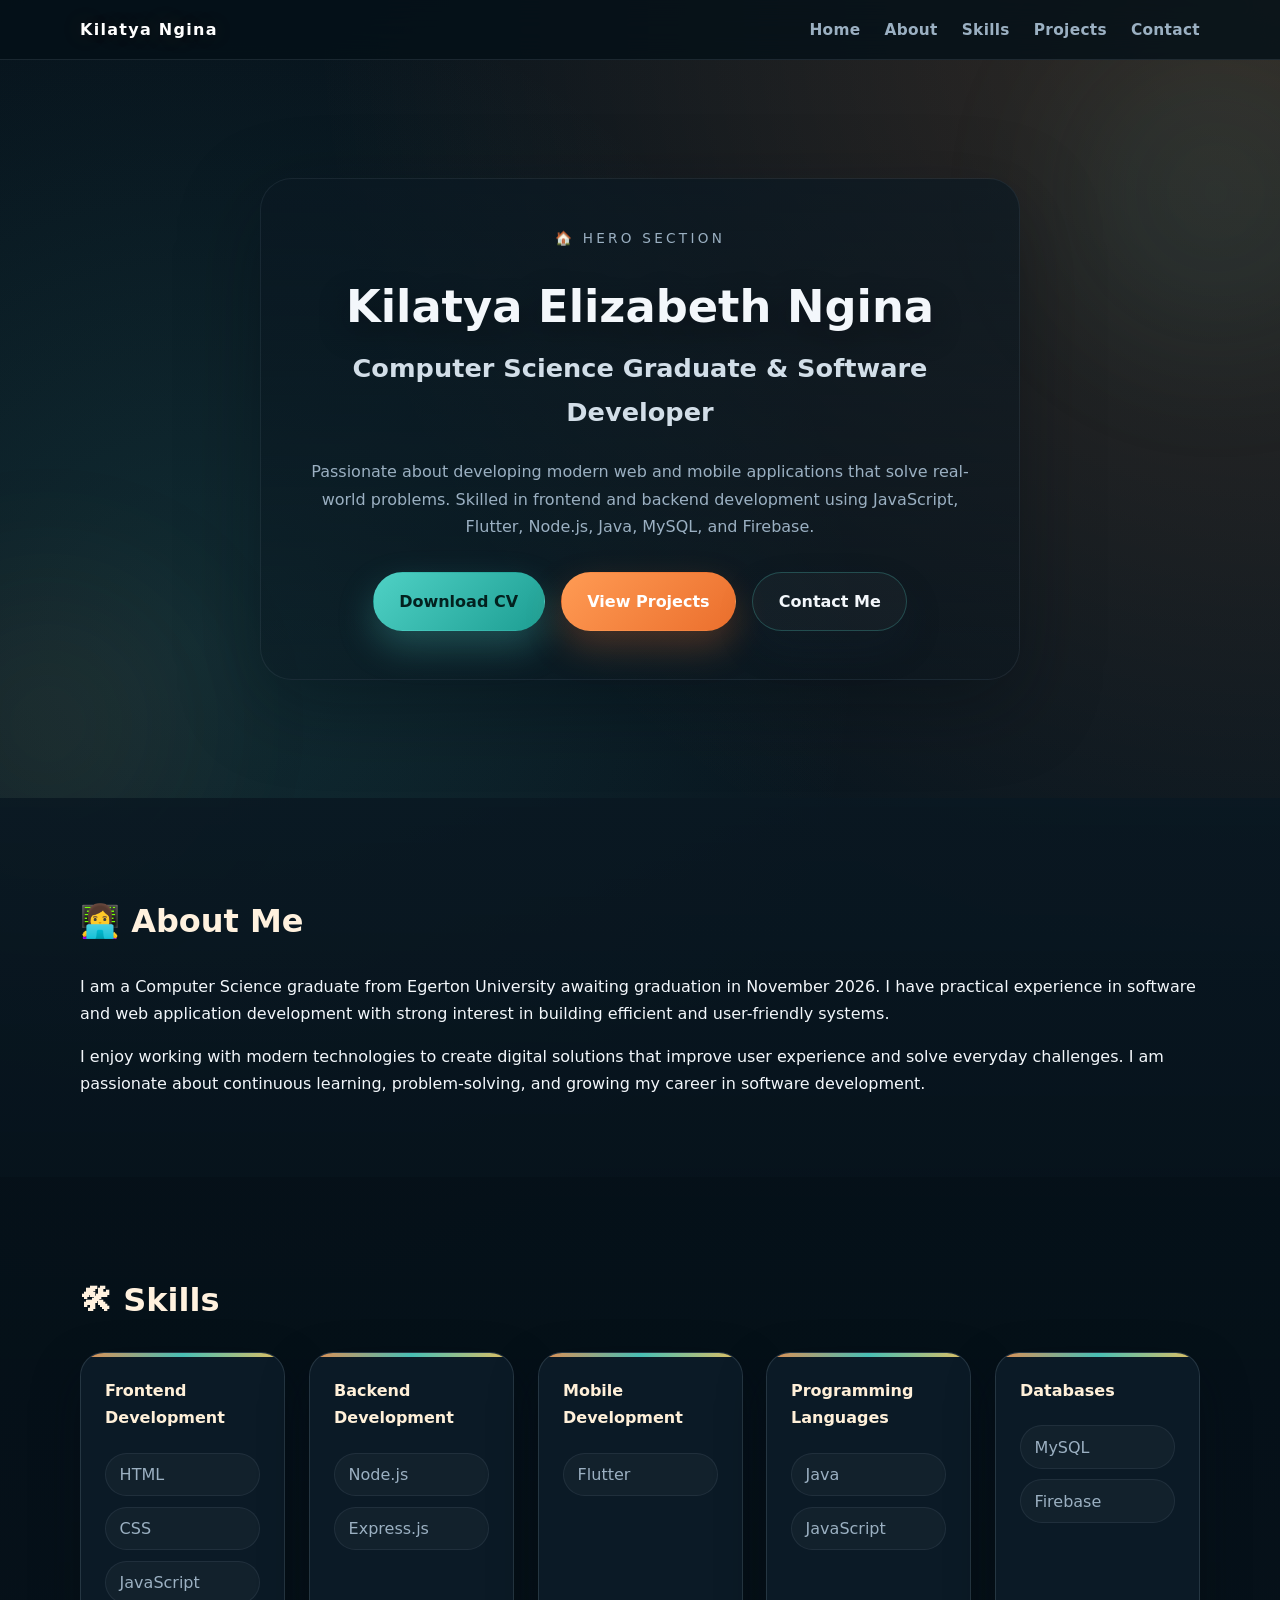
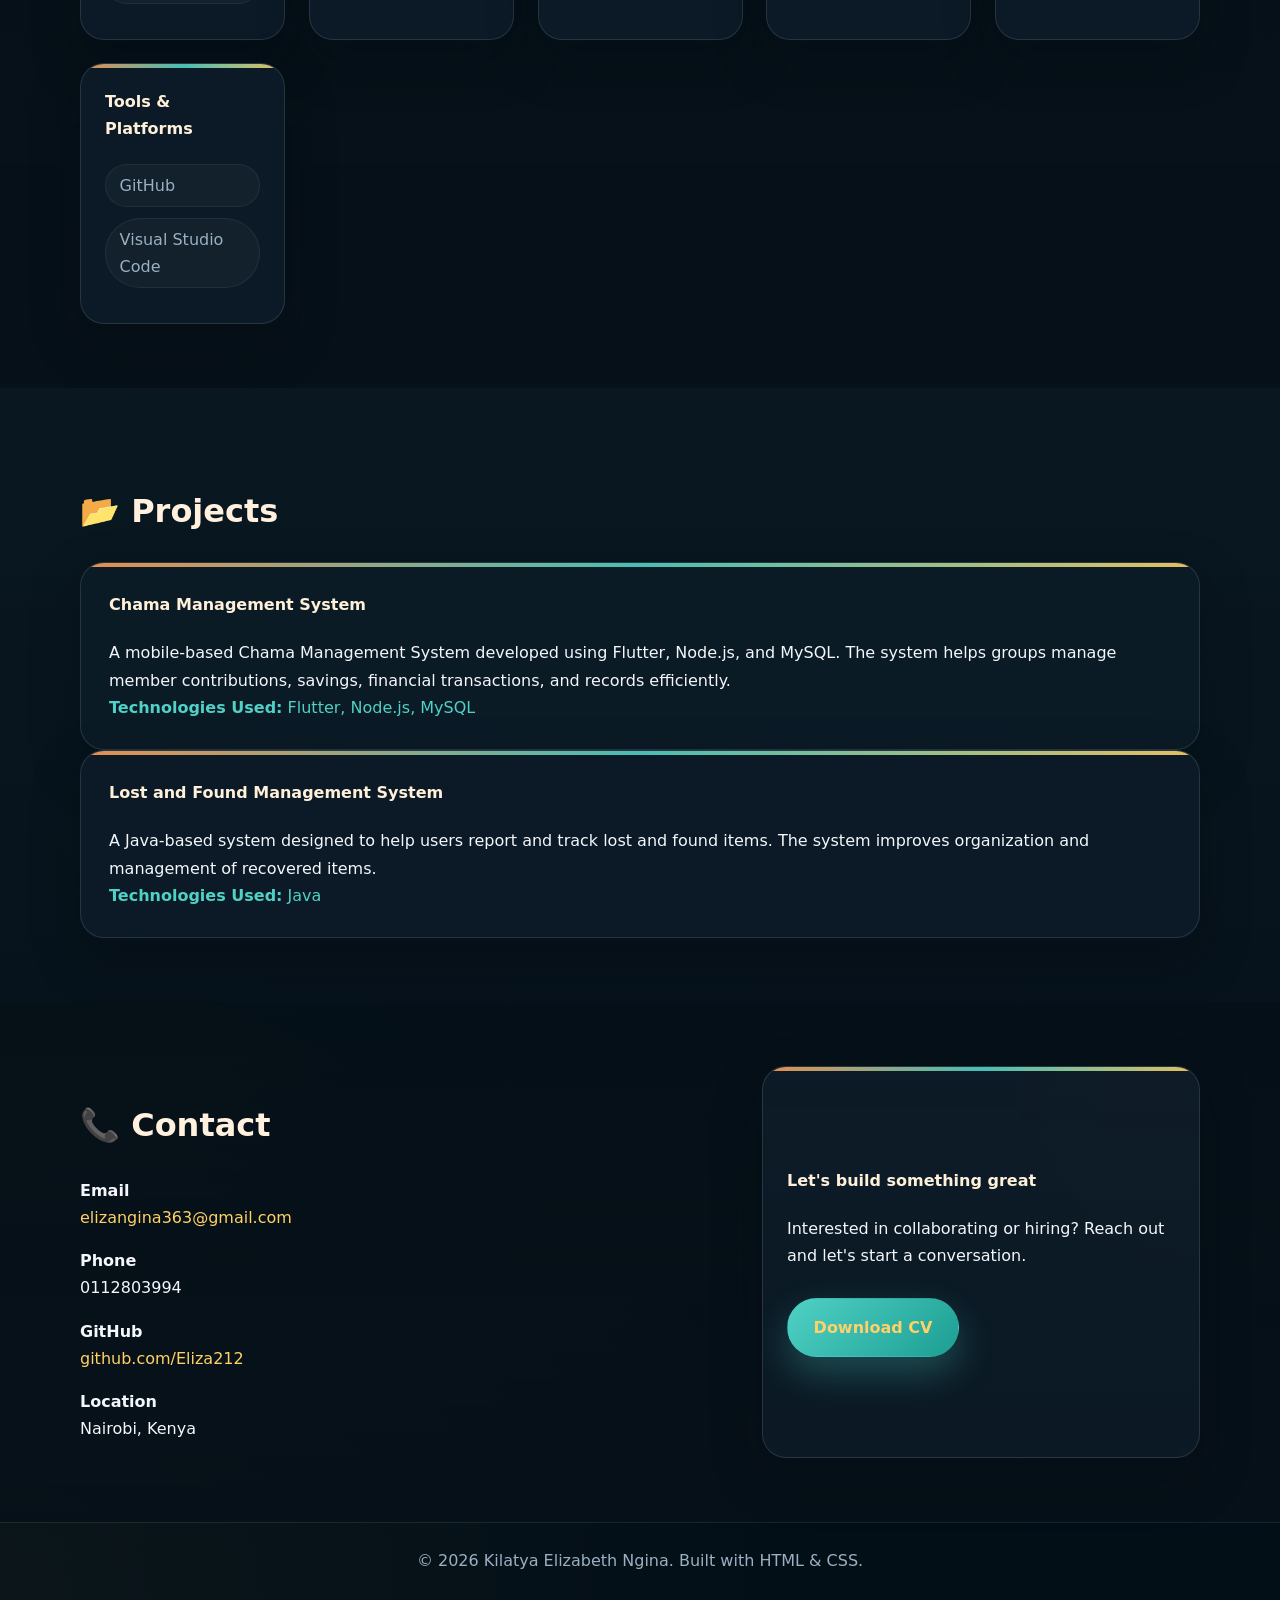
==== index.html @ 7f5f8b69 "portifolio" ====
<!DOCTYPE html>
<html lang="en">
<head>
  <meta charset="UTF-8" />
  <meta name="viewport" content="width=device-width, initial-scale=1.0" />
  <title>Kilatya Elizabeth Ngina | Portfolio</title>
  <link rel="stylesheet" href="styles.css" />
</head>
<body>
  <header class="site-header">
    <div class="container header-inner">
      <a href="#home" class="logo">Kilatya Ngina</a>
      <button class="menu-toggle" aria-expanded="false" aria-label="Open navigation">
        <span></span>
        <span></span>
        <span></span>
      </button>
      <nav class="nav-links" aria-label="Primary navigation">
        <a href="#home">Home</a>
        <a href="#about">About</a>
        <a href="#skills">Skills</a>
        <a href="#projects">Projects</a>
        <a href="#contact">Contact</a>
      </nav>
    </div>
  </header>

  <main>
    <section id="home" class="hero-section">
      <div class="container hero-content">
        <p class="eyebrow">🏠 Hero Section</p>
        <h1>Kilatya Elizabeth Ngina</h1>
        <h2>Computer Science Graduate &amp; Software Developer</h2>
        <p>
          Passionate about developing modern web and mobile applications that solve real-world problems.
          Skilled in frontend and backend development using JavaScript, Flutter, Node.js, Java, MySQL, and Firebase.
        </p>
        <div class="hero-actions">
          <a href="Kilatya_Elizabeth_Ngina_Professional_CV.docx" class="button accent" download>Download CV</a>
          <a href="#projects" class="button primary">View Projects</a>
          <a href="#contact" class="button secondary">Contact Me</a>
        </div>
      </div>
    </section>

    <section id="about" class="section section-light">
      <div class="container">
        <h3>👩‍💻 About Me</h3>
        <p>
          I am a Computer Science graduate from Egerton University awaiting graduation in November 2026.
          I have practical experience in software and web application development with strong interest in building efficient and user-friendly systems.
        </p>
        <p>
          I enjoy working with modern technologies to create digital solutions that improve user experience and solve everyday challenges.
          I am passionate about continuous learning, problem-solving, and growing my career in software development.
        </p>
      </div>
    </section>

    <section id="skills" class="section section-dark">
      <div class="container">
        <h3>🛠 Skills</h3>
        <div class="skill-grid">
          <div class="skill-card">
            <h4>Frontend Development</h4>
            <ul>
              <li>HTML</li>
              <li>CSS</li>
              <li>JavaScript</li>
            </ul>
          </div>
          <div class="skill-card">
            <h4>Backend Development</h4>
            <ul>
              <li>Node.js</li>
              <li>Express.js</li>
            </ul>
          </div>
          <div class="skill-card">
            <h4>Mobile Development</h4>
            <ul>
              <li>Flutter</li>
            </ul>
          </div>
          <div class="skill-card">
            <h4>Programming Languages</h4>
            <ul>
              <li>Java</li>
              <li>JavaScript</li>
            </ul>
          </div>
          <div class="skill-card">
            <h4>Databases</h4>
            <ul>
              <li>MySQL</li>
              <li>Firebase</li>
            </ul>
          </div>
          <div class="skill-card">
            <h4>Tools &amp; Platforms</h4>
            <ul>
              <li>GitHub</li>
              <li>Visual Studio Code</li>
            </ul>
          </div>
        </div>
      </div>
    </section>

    <section id="projects" class="section section-light">
      <div class="container">
        <h3>📂 Projects</h3>
        <div class="project-card">
          <h4>Chama Management System</h4>
          <p>
            A mobile-based Chama Management System developed using Flutter, Node.js, and MySQL.
            The system helps groups manage member contributions, savings, financial transactions, and records efficiently.
          </p>
          <p class="project-tech"><strong>Technologies Used:</strong> Flutter, Node.js, MySQL</p>
        </div>
        <div class="project-card">
          <h4>Lost and Found Management System</h4>
          <p>
            A Java-based system designed to help users report and track lost and found items.
            The system improves organization and management of recovered items.
          </p>
          <p class="project-tech"><strong>Technologies Used:</strong> Java</p>
        </div>
      </div>
    </section>

    <section id="contact" class="section section-dark">
      <div class="container contact-grid">
        <div>
          <h3>📞 Contact</h3>
          <p><strong>Email</strong><br /><a href="mailto:elizangina363@gmail.com">elizangina363@gmail.com</a></p>
          <p><strong>Phone</strong><br />0112803994</p>
          <p><strong>GitHub</strong><br /><a href="https://github.com/Eliza212" target="_blank" rel="noreferrer">github.com/Eliza212</a></p>
          <p><strong>Location</strong><br />Nairobi, Kenya</p>
        </div>
        <div class="contact-card">
          <h4>Let's build something great</h4>
          <p>Interested in collaborating or hiring? Reach out and let's start a conversation.</p>
          <a href="Kilatya_Elizabeth_Ngina_Professional_CV.docx" class="button accent contact-button" download>Download CV</a>
        </div>
      </div>
    </section>
  </main>

  <footer class="site-footer">
    <div class="container">
      <p>© 2026 Kilatya Elizabeth Ngina. Built with HTML &amp; CSS.</p>
    </div>
  </footer>
  <script src="script.js" defer></script>
</body>
</html>
---- styles.css ----
:root {
  color-scheme: dark;
  --bg: #07131c;
  --bg-deep: #041018;
  --surface: rgba(13, 28, 40, 0.9);
  --surface-soft: rgba(18, 37, 50, 0.76);
  --text: #f3f7fb;
  --muted: #9bb0c2;
  --primary: #ff9b54;
  --primary-strong: #eb6f2d;
  --accent: #4fd1c5;
  --accent-soft: rgba(79, 209, 197, 0.14);
  --highlight: #ffd166;
  --border: rgba(155, 176, 194, 0.18);
  --shadow: rgba(3, 11, 19, 0.34);
}

* {
  box-sizing: border-box;
}

body {
  margin: 0;
  font-family: Inter, system-ui, -apple-system, BlinkMacSystemFont, 'Segoe UI', sans-serif;
  min-height: 100vh;
  background:
    radial-gradient(circle at top right, rgba(255, 155, 84, 0.18), transparent 28%),
    radial-gradient(circle at 15% 20%, rgba(79, 209, 197, 0.12), transparent 24%),
    radial-gradient(circle at bottom left, rgba(255, 209, 102, 0.12), transparent 22%),
    linear-gradient(180deg, var(--bg) 0%, #0a1822 42%, var(--bg-deep) 100%);
  color: var(--text);
  line-height: 1.7;
  position: relative;
  overflow-x: hidden;
}

body::before,
body::after {
  content: '';
  position: fixed;
  width: 18rem;
  height: 18rem;
  border-radius: 999px;
  filter: blur(90px);
  opacity: 0.32;
  pointer-events: none;
  z-index: -1;
}

body::before {
  top: 3rem;
  right: -5rem;
  background: rgba(79, 209, 197, 0.28);
}

body::after {
  bottom: 2rem;
  left: -6rem;
  background: rgba(255, 155, 84, 0.22);
}

::selection {
  background: rgba(255, 155, 84, 0.3);
  color: #fff;
}

img {
  max-width: 100%;
}

a {
  color: inherit;
  text-decoration: none;
}

.container {
  width: min(1120px, calc(100% - 2rem));
  margin: 0 auto;
}

.site-header {
  position: sticky;
  top: 0;
  z-index: 20;
  background: rgba(4, 16, 24, 0.82);
  backdrop-filter: blur(18px);
  border-bottom: 1px solid rgba(155, 176, 194, 0.14);
}

.header-inner {
  display: flex;
  align-items: center;
  justify-content: space-between;
  padding: 1rem 0;
  gap: 1rem;
}

.logo {
  font-weight: 700;
  letter-spacing: 0.08em;
  color: #fff;
  text-shadow: 0 0 24px rgba(255, 155, 84, 0.18);
}

.menu-toggle {
  display: none;
  width: 40px;
  height: 40px;
  border-radius: 14px;
  border: 1px solid rgba(255, 255, 255, 0.12);
  background: rgba(255, 255, 255, 0.04);
  color: var(--text);
  cursor: pointer;
  padding: 0.6rem;
  position: relative;
}

.menu-toggle span {
  display: block;
  width: 100%;
  height: 2px;
  background: var(--text);
  margin: 5px 0;
  border-radius: 999px;
  transition: transform 0.25s ease, opacity 0.25s ease;
}

.nav-links {
  display: flex;
  align-items: center;
  gap: 1.5rem;
  transition: opacity 0.25s ease, transform 0.25s ease;
}

.nav-links a {
  color: var(--muted);
  font-size: 0.96rem;
  font-weight: 600;
  letter-spacing: 0.02em;
  transition: color 0.2s ease, transform 0.2s ease, text-shadow 0.2s ease;
}

.nav-links a:hover,
.nav-links a:focus-visible {
  color: var(--accent);
  transform: translateY(-1px);
  text-shadow: 0 0 18px rgba(79, 209, 197, 0.28);
}

body.menu-open .menu-toggle span:nth-child(1) {
  transform: translateY(7px) rotate(45deg);
}

body.menu-open .menu-toggle span:nth-child(2) {
  opacity: 0;
}

body.menu-open .menu-toggle span:nth-child(3) {
  transform: translateY(-7px) rotate(-45deg);
}

body.menu-open .nav-links {
  transform: scaleY(1);
  opacity: 1;
  pointer-events: auto;
}

.hero-section {
  min-height: 82vh;
  display: grid;
  place-items: center;
  padding: 4.5rem 0;
  animation: fadeInUp 0.9s ease both;
}

.hero-content {
  text-align: center;
  width: min(760px, 100%);
  padding: 3rem 2rem;
  background: linear-gradient(180deg, rgba(10, 24, 34, 0.7), rgba(8, 20, 29, 0.38));
  border: 1px solid rgba(155, 176, 194, 0.1);
  border-radius: 32px;
  box-shadow: 0 24px 80px var(--shadow);
}

.hero-content h1,
.hero-content h2,
.hero-content p,
.hero-actions {
  opacity: 0;
  transform: translateY(18px);
  animation: fadeInUp 0.9s ease both;
}

.hero-content h1 {
  animation-delay: 0.1s;
}

.hero-content h2 {
  animation-delay: 0.2s;
}

.hero-content p {
  animation-delay: 0.3s;
}

.hero-actions {
  animation-delay: 0.4s;
}

.eyebrow {
  text-transform: uppercase;
  letter-spacing: 0.24em;
  font-size: 0.85rem;
  margin-bottom: 1rem;
  color: var(--highlight);
}

h1 {
  font-size: clamp(2.5rem, 3.5vw, 4rem);
  margin: 0;
  line-height: 1.1;
  text-shadow: 0 10px 30px rgba(3, 11, 19, 0.45);
}

h2 {
  font-size: clamp(1.25rem, 2vw, 1.75rem);
  color: #d2dee8;
  margin: 1rem 0 1.5rem;
}

.hero-content p {
  max-width: 760px;
  margin: 0 auto 2rem;
  color: var(--muted);
}

.hero-actions {
  display: flex;
  flex-wrap: wrap;
  gap: 1rem;
  justify-content: center;
}

.button {
  display: inline-flex;
  align-items: center;
  justify-content: center;
  padding: 0.95rem 1.6rem;
  border-radius: 999px;
  border: 1px solid transparent;
  font-weight: 600;
  transition: transform 0.2s ease, background-color 0.2s ease, color 0.2s ease, box-shadow 0.25s ease, border-color 0.25s ease;
  box-shadow: 0 18px 40px rgba(28, 42, 65, 0.14);
}

.button.primary {
  background: linear-gradient(135deg, var(--primary), var(--primary-strong));
  color: #fff;
  box-shadow: 0 16px 36px rgba(235, 111, 45, 0.28);
}

.button.accent {
  background: linear-gradient(135deg, var(--accent), #1d9e93);
  color: #03211f;
  box-shadow: 0 16px 36px rgba(79, 209, 197, 0.28);
}

.button.secondary {
  background: rgba(255, 255, 255, 0.03);
  color: var(--text);
  border-color: rgba(79, 209, 197, 0.26);
}

.button:hover {
  transform: translateY(-2px);
}

.button.primary:hover,
.button.primary:focus-visible {
  box-shadow: 0 20px 44px rgba(235, 111, 45, 0.34);
}

.button.accent:hover,
.button.accent:focus-visible {
  box-shadow: 0 20px 44px rgba(79, 209, 197, 0.34);
}

.button.secondary:hover,
.button.secondary:focus-visible {
  background: var(--accent-soft);
  border-color: rgba(79, 209, 197, 0.42);
}

.section {
  padding: 4rem 0;
  animation: fadeInUp 0.75s ease both;
}

.section-light {
  background: linear-gradient(180deg, rgba(10, 24, 34, 0.88), rgba(7, 19, 28, 0.96));
}

.section-dark {
  background: linear-gradient(180deg, rgba(5, 16, 24, 0.9), rgba(7, 17, 25, 0.98));
}

h3 {
  font-size: clamp(1.75rem, 2.5vw, 2.25rem);
  margin-bottom: 1.5rem;
  color: #fff1de;
}

p {
  margin: 0 0 1rem;
}

.skill-grid,
.contact-grid {
  display: grid;
  gap: 1.5rem;
}

.project-card,
.skill-card,
.contact-card {
  will-change: transform, opacity;
  transform: translateY(12px);
  opacity: 0;
  animation: fadeInUp 0.9s ease both;
}

.project-card:nth-of-type(1) {
  animation-delay: 0.15s;
}

.project-card:nth-of-type(2) {
  animation-delay: 0.25s;
}

.skill-card:nth-of-type(1) {
  animation-delay: 0.1s;
}

.skill-card:nth-of-type(2) {
  animation-delay: 0.15s;
}

.skill-card:nth-of-type(3) {
  animation-delay: 0.2s;
}

.skill-card:nth-of-type(4) {
  animation-delay: 0.25s;
}

.skill-card:nth-of-type(5) {
  animation-delay: 0.3s;
}

.skill-card:nth-of-type(6) {
  animation-delay: 0.35s;
}

.skill-grid {
  grid-template-columns: repeat(auto-fit, minmax(200px, 1fr));
}

.skill-card,
.project-card,
.contact-card {
  background: var(--surface);
  border: 1px solid var(--border);
  border-radius: 24px;
  padding: 1.5rem;
  box-shadow: 0 20px 48px var(--shadow);
  transition: transform 0.25s ease, border-color 0.25s ease, box-shadow 0.25s ease, background-color 0.25s ease;
  position: relative;
  overflow: hidden;
}

.skill-card::before,
.project-card::before,
.contact-card::before {
  content: '';
  position: absolute;
  inset: 0 auto auto 0;
  width: 100%;
  height: 4px;
  background: linear-gradient(90deg, var(--primary), var(--accent), var(--highlight));
  opacity: 0.9;
}

.skill-card h4,
.project-card h4,
.contact-card h4 {
  margin-top: 0;
  color: #fff0d9;
}

.skill-card ul,
.project-card p {
  margin: 0;
}

.skill-card ul {
  list-style: none;
  padding: 0;
}

.skill-card li {
  margin-bottom: 0.65rem;
  color: var(--muted);
  background: rgba(255, 255, 255, 0.03);
  border: 1px solid rgba(155, 176, 194, 0.1);
  border-radius: 999px;
  padding: 0.45rem 0.85rem;
}

.project-card {
  padding: 1.75rem;
}

.project-tech {
  margin-top: 1rem;
  color: var(--accent);
}

.contact-grid {
  grid-template-columns: minmax(0, 1.5fr) minmax(280px, 1fr);
}

.contact-card {
  display: flex;
  flex-direction: column;
  justify-content: center;
  background:
    linear-gradient(180deg, rgba(13, 28, 40, 0.95), rgba(13, 28, 40, 0.82)),
    radial-gradient(circle at top right, rgba(255, 155, 84, 0.18), transparent 38%);
}

.contact-button {
  margin-top: 0.75rem;
  align-self: flex-start;
}

.skill-card:hover,
.project-card:hover,
.contact-card:hover {
  transform: translateY(-6px);
  border-color: rgba(79, 209, 197, 0.32);
  box-shadow: 0 28px 60px rgba(3, 11, 19, 0.42);
}

#contact a {
  color: var(--highlight);
}

#contact a:hover,
#contact a:focus-visible {
  color: var(--accent);
}

.site-footer {
  padding: 1.5rem 0;
  text-align: center;
  color: var(--muted);
  border-top: 1px solid rgba(155, 176, 194, 0.12);
  background: rgba(4, 16, 24, 0.72);
}

@keyframes fadeInUp {
  from {
    opacity: 0;
    transform: translateY(20px);
  }
  to {
    opacity: 1;
    transform: translateY(0);
  }
}

@media (max-width: 768px) {
  .header-inner {
    flex-direction: row;
    align-items: center;
    justify-content: space-between;
  }

  .menu-toggle {
    display: inline-flex;
  }

  .nav-links {
    position: absolute;
    top: 100%;
    right: 1rem;
    left: 1rem;
    display: flex;
    flex-direction: column;
    gap: 1rem;
    padding: 1.25rem 1.25rem 1.5rem;
    background: rgba(4, 16, 24, 0.98);
    border: 1px solid rgba(155, 176, 194, 0.14);
    border-radius: 22px;
    box-shadow: 0 30px 80px rgba(5, 10, 25, 0.3);
    opacity: 0;
    transform: scaleY(0.95);
    transform-origin: top right;
    pointer-events: none;
    transition: opacity 0.25s ease, transform 0.25s ease;
  }

  .nav-links a {
    font-size: 1rem;
    padding: 0.65rem 0.85rem;
    border-radius: 14px;
    background: rgba(255, 255, 255, 0.03);
  }

  body.menu-open .nav-links {
    opacity: 1;
    transform: scaleY(1);
    pointer-events: auto;
  }

  .hero-content {
    padding: 2.25rem 1.2rem;
  }

  .contact-grid {
    grid-template-columns: 1fr;
  }
}
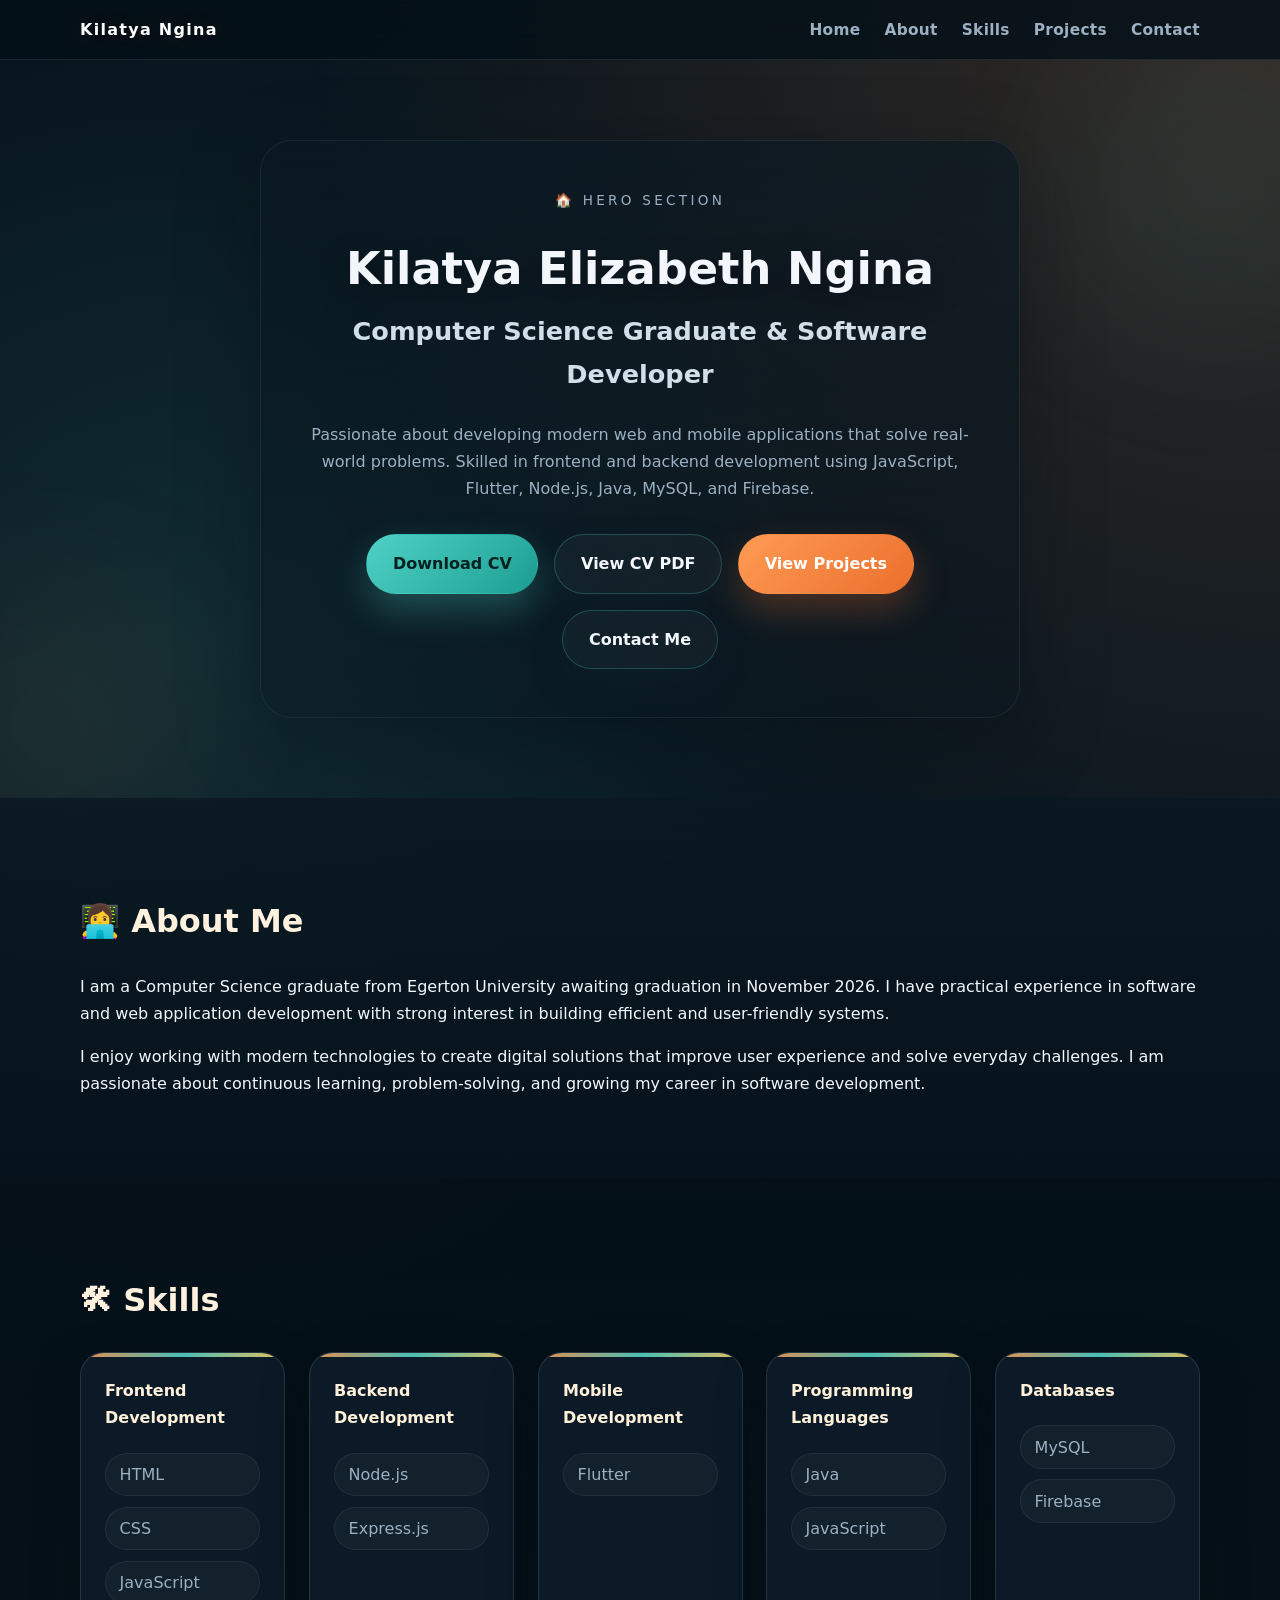
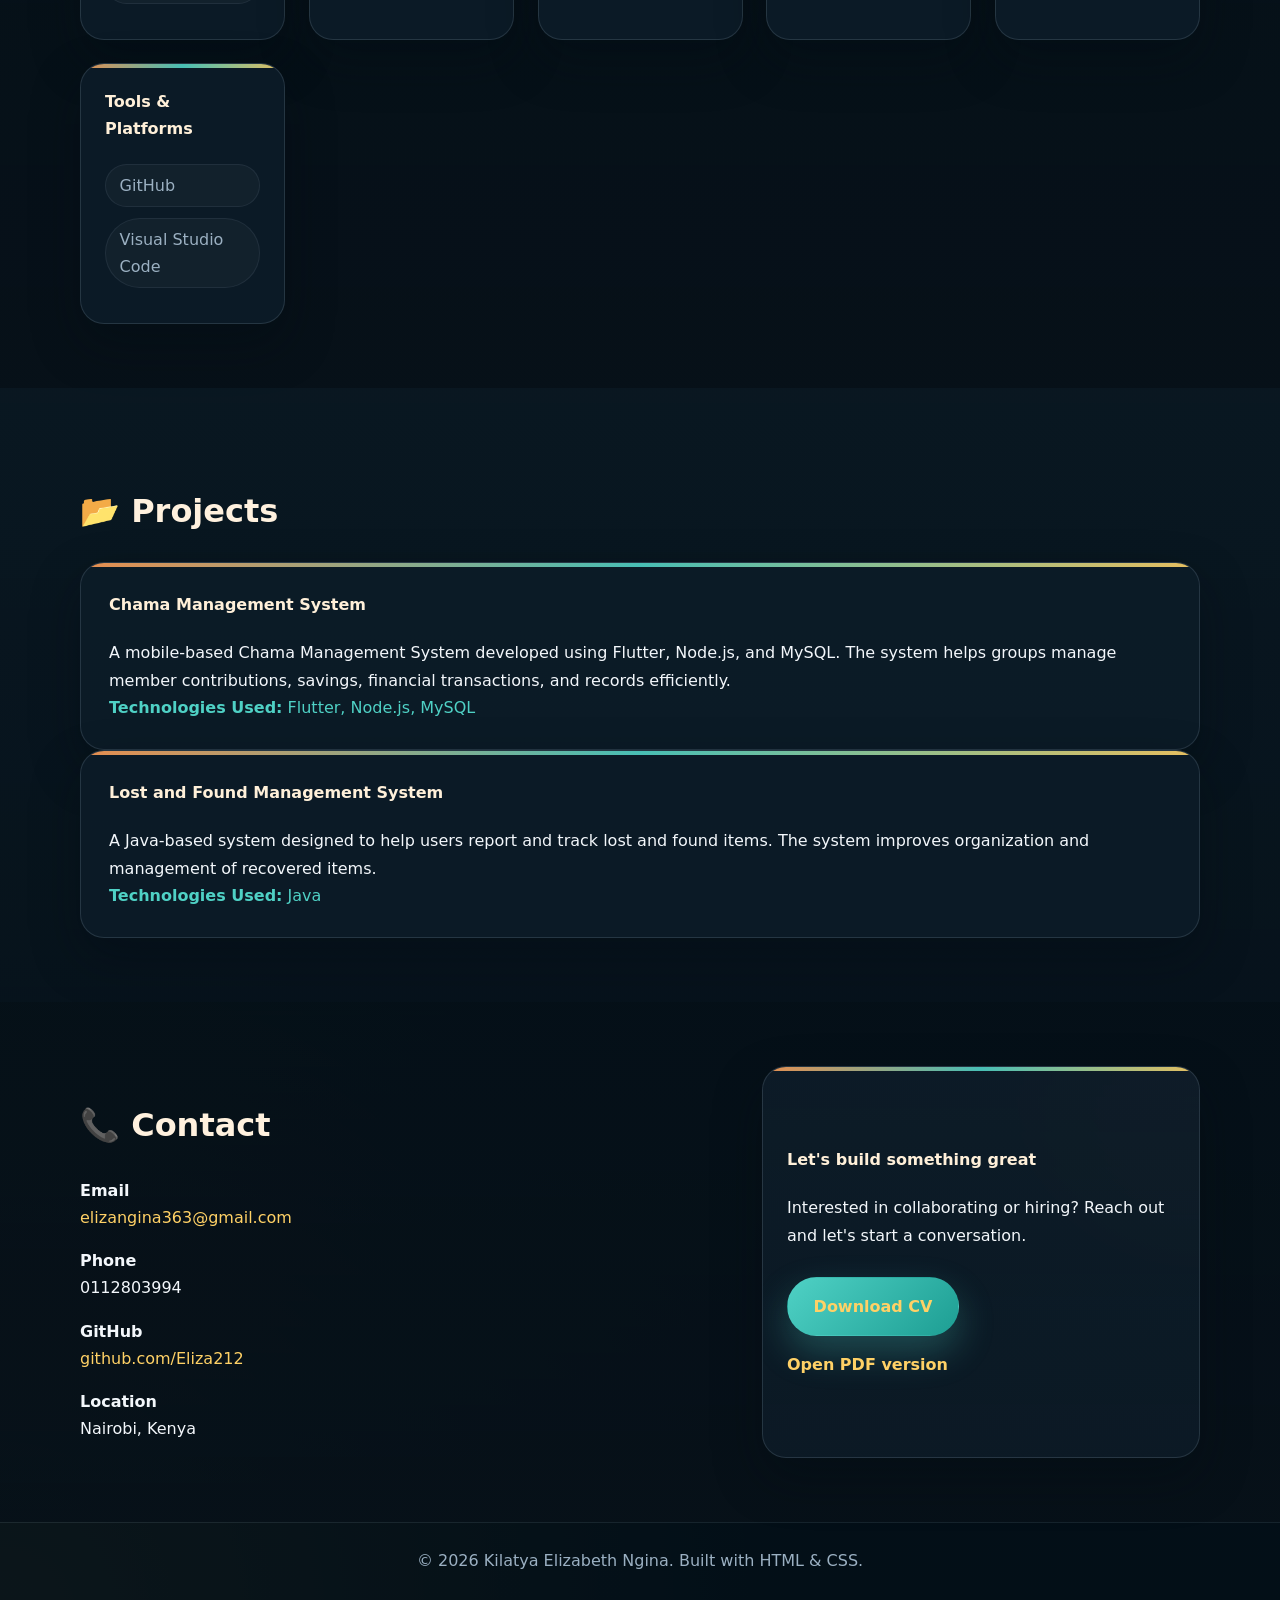
==== commit f7cd45dc: "Add downloadable CV files" ====
--- a/index.html
+++ b/index.html
@@ -36,7 +36,16 @@
           Skilled in frontend and backend development using JavaScript, Flutter, Node.js, Java, MySQL, and Firebase.
         </p>
         <div class="hero-actions">
-          <a href="Kilatya_Elizabeth_Ngina_Professional_CV.docx" class="button accent" download>Download CV</a>
+          <a
+            href="Kilatya_Elizabeth_Ngina_Professional_CV.zip"
+            class="button accent cv-download"
+            download="Kilatya_Elizabeth_Ngina_Professional_CV.zip"
+          >
+            Download CV
+          </a>
+          <a href="Kilatya_Elizabeth_Ngina_Professional_CV.pdf" class="button secondary" target="_blank" rel="noreferrer">
+            View CV PDF
+          </a>
           <a href="#projects" class="button primary">View Projects</a>
           <a href="#contact" class="button secondary">Contact Me</a>
         </div>
@@ -141,7 +150,16 @@
         <div class="contact-card">
           <h4>Let's build something great</h4>
           <p>Interested in collaborating or hiring? Reach out and let's start a conversation.</p>
-          <a href="Kilatya_Elizabeth_Ngina_Professional_CV.docx" class="button accent contact-button" download>Download CV</a>
+          <a
+            href="Kilatya_Elizabeth_Ngina_Professional_CV.zip"
+            class="button accent contact-button cv-download"
+            download="Kilatya_Elizabeth_Ngina_Professional_CV.zip"
+          >
+            Download CV
+          </a>
+          <a href="Kilatya_Elizabeth_Ngina_Professional_CV.pdf" class="contact-link" target="_blank" rel="noreferrer">
+            Open PDF version
+          </a>
         </div>
       </div>
     </section>
--- a/styles.css
+++ b/styles.css
@@ -442,6 +442,17 @@
 .contact-button {
   margin-top: 0.75rem;
   align-self: flex-start;
+}
+
+.contact-link {
+  margin-top: 0.9rem;
+  color: var(--text);
+  font-weight: 600;
+}
+
+.contact-link:hover,
+.contact-link:focus-visible {
+  color: var(--accent);
 }
 
 .skill-card:hover,
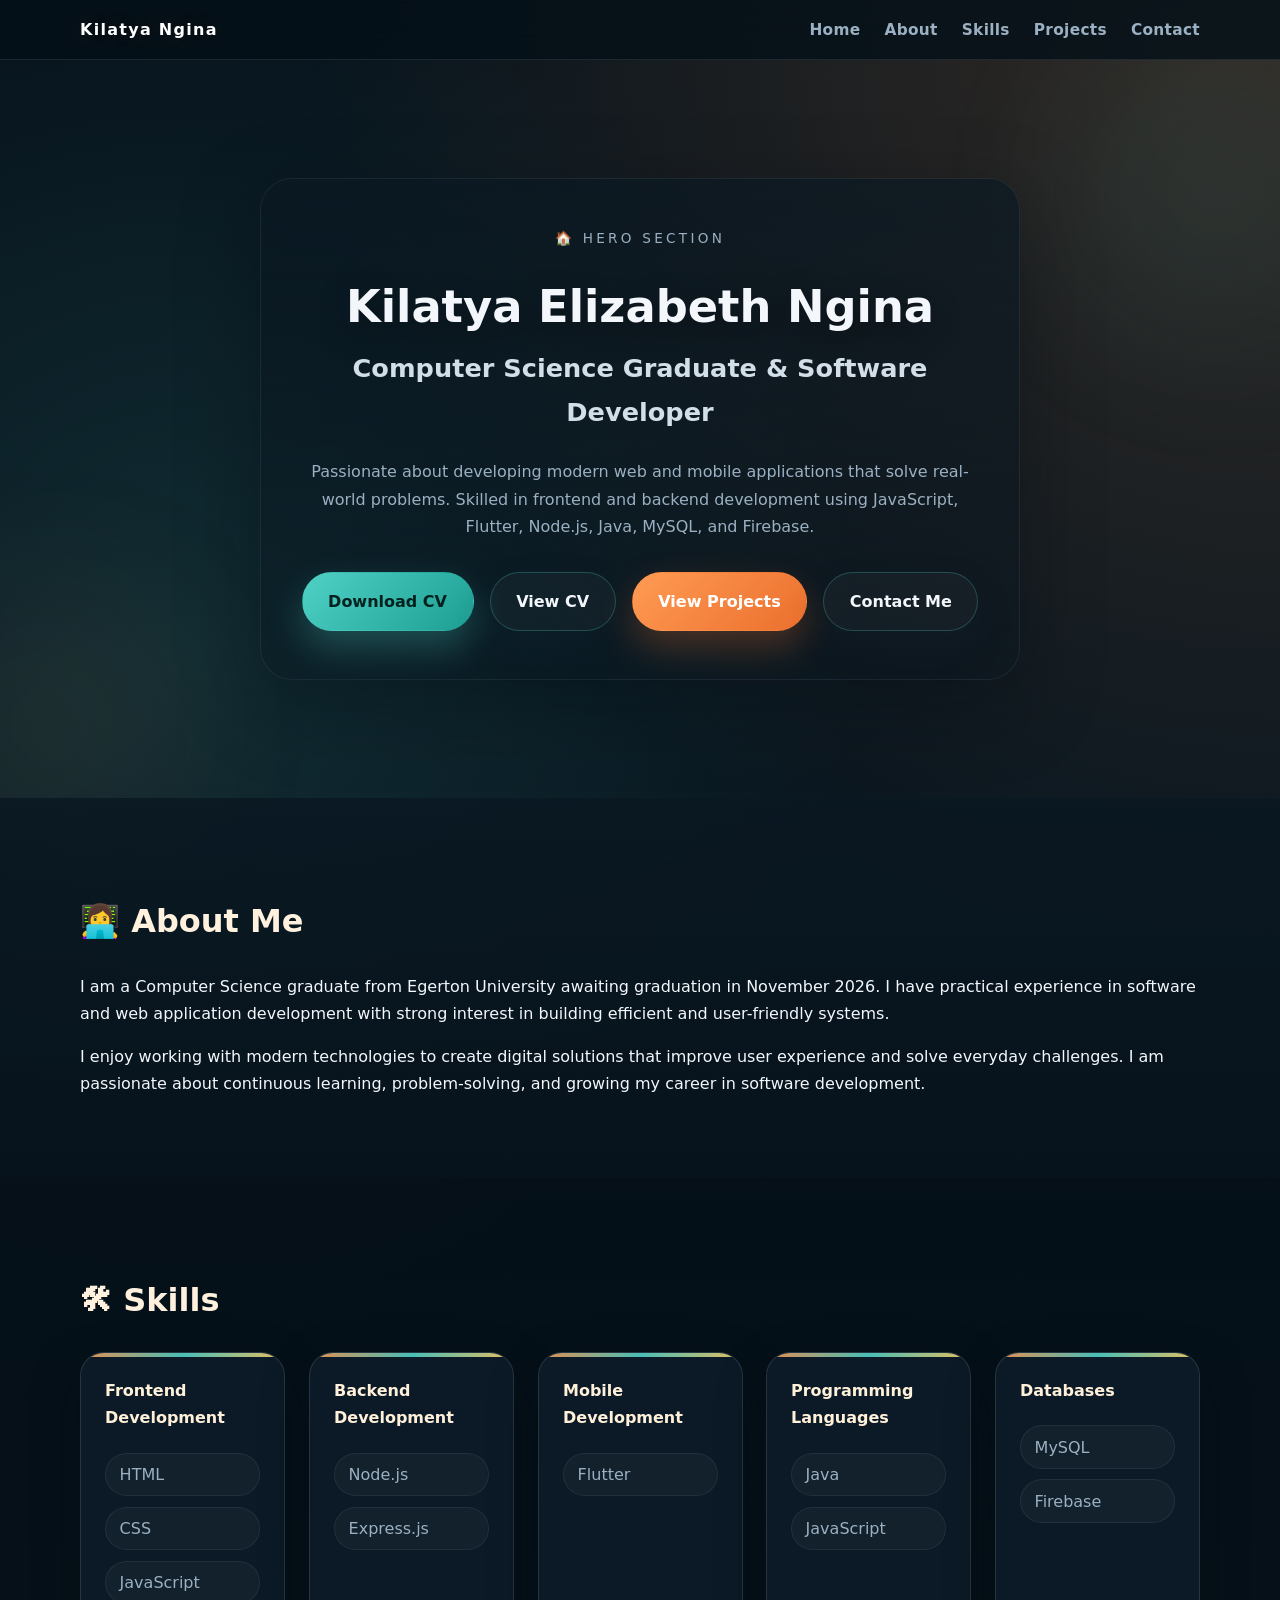
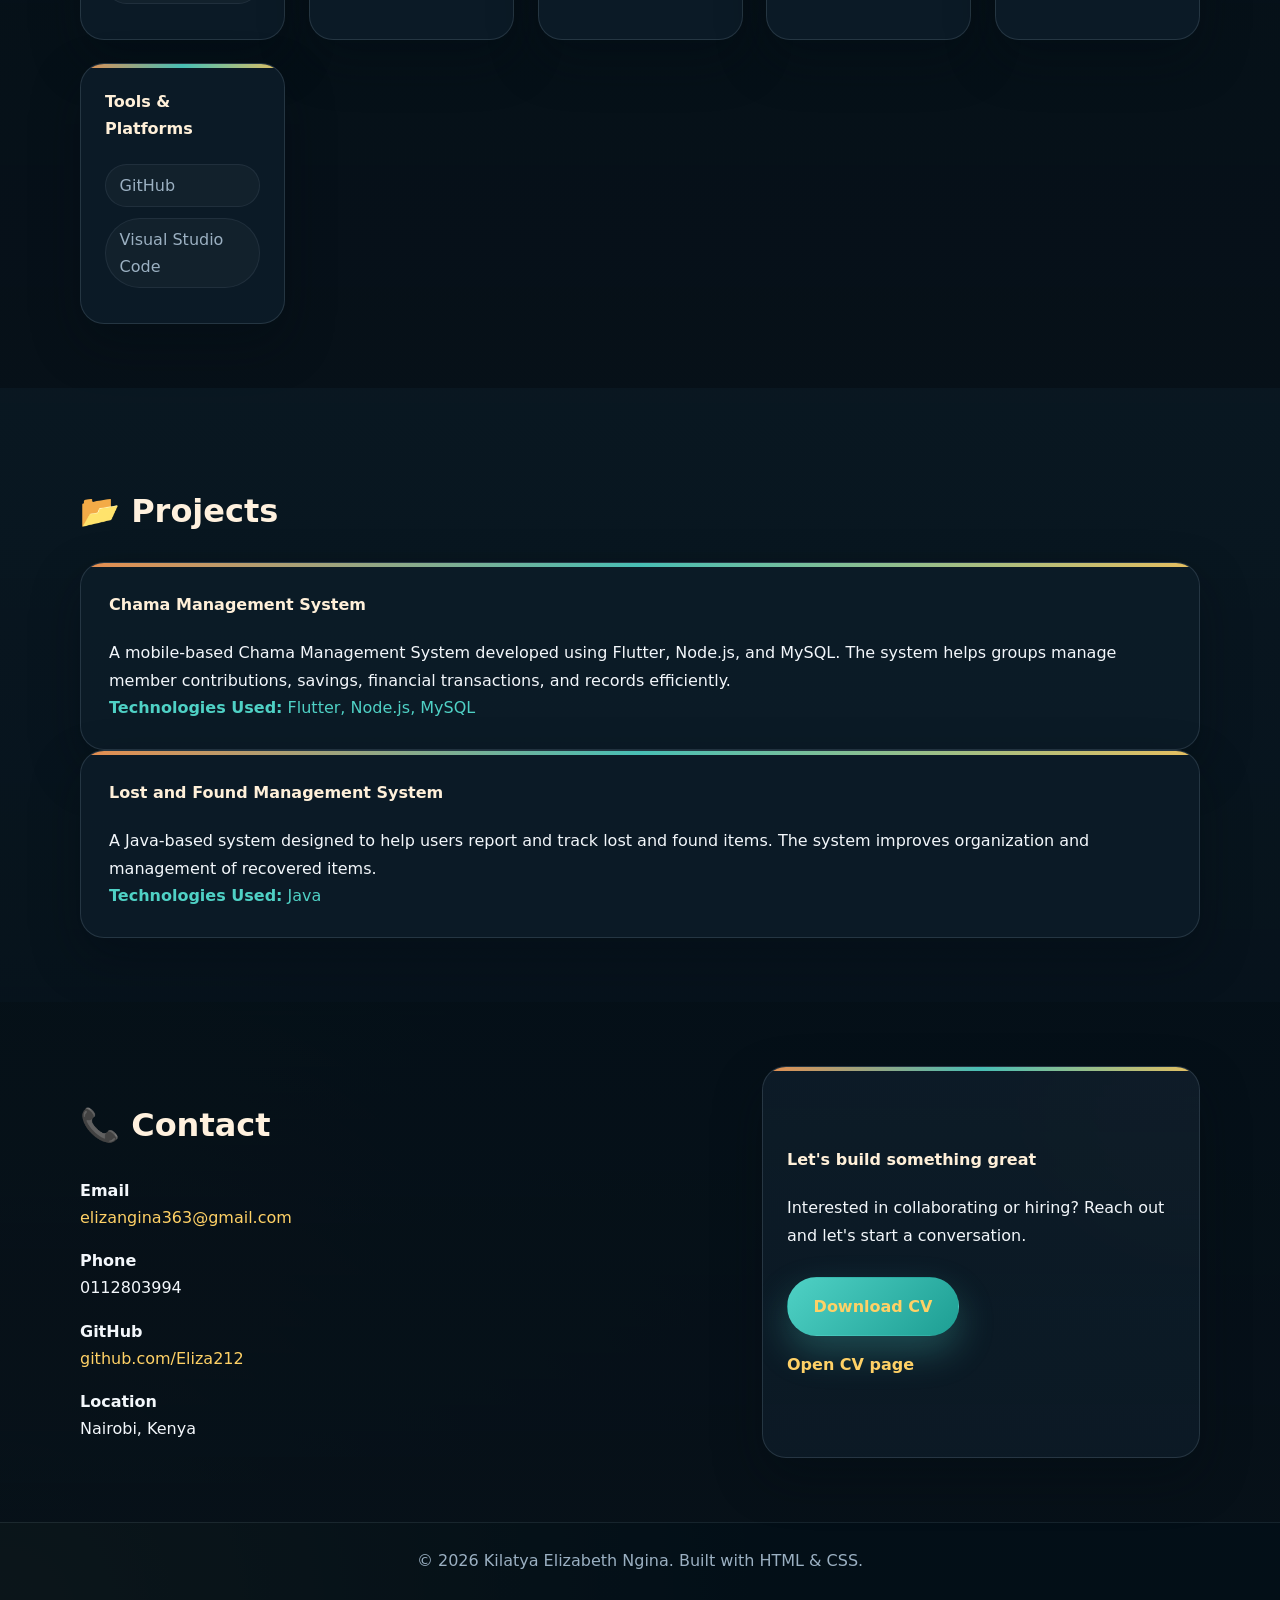
==== commit a41de657: "Add mobile-friendly CV page" ====
--- a/index.html
+++ b/index.html
@@ -43,8 +43,8 @@
           >
             Download CV
           </a>
-          <a href="Kilatya_Elizabeth_Ngina_Professional_CV.pdf" class="button secondary" target="_blank" rel="noreferrer">
-            View CV PDF
+          <a href="cv.html" class="button secondary">
+            View CV
           </a>
           <a href="#projects" class="button primary">View Projects</a>
           <a href="#contact" class="button secondary">Contact Me</a>
@@ -157,8 +157,8 @@
           >
             Download CV
           </a>
-          <a href="Kilatya_Elizabeth_Ngina_Professional_CV.pdf" class="contact-link" target="_blank" rel="noreferrer">
-            Open PDF version
+          <a href="cv.html" class="contact-link">
+            Open CV page
           </a>
         </div>
       </div>
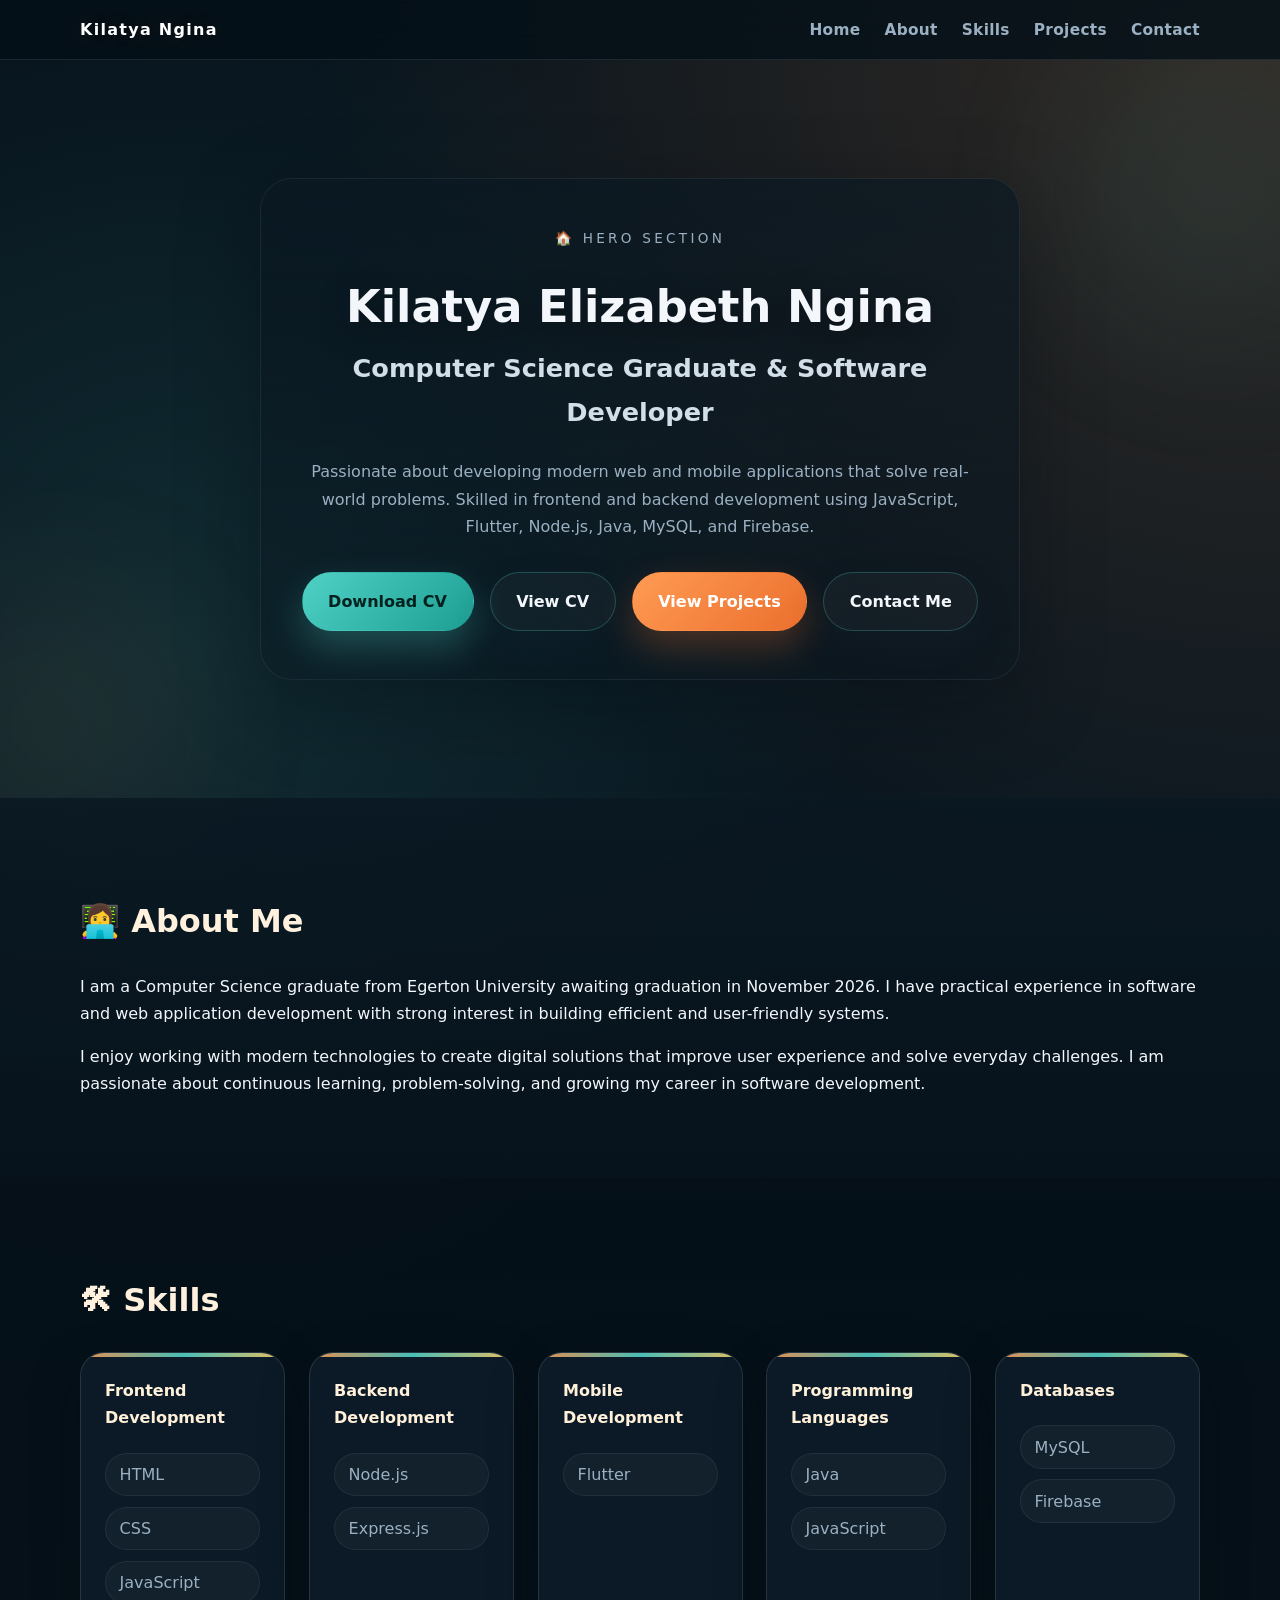
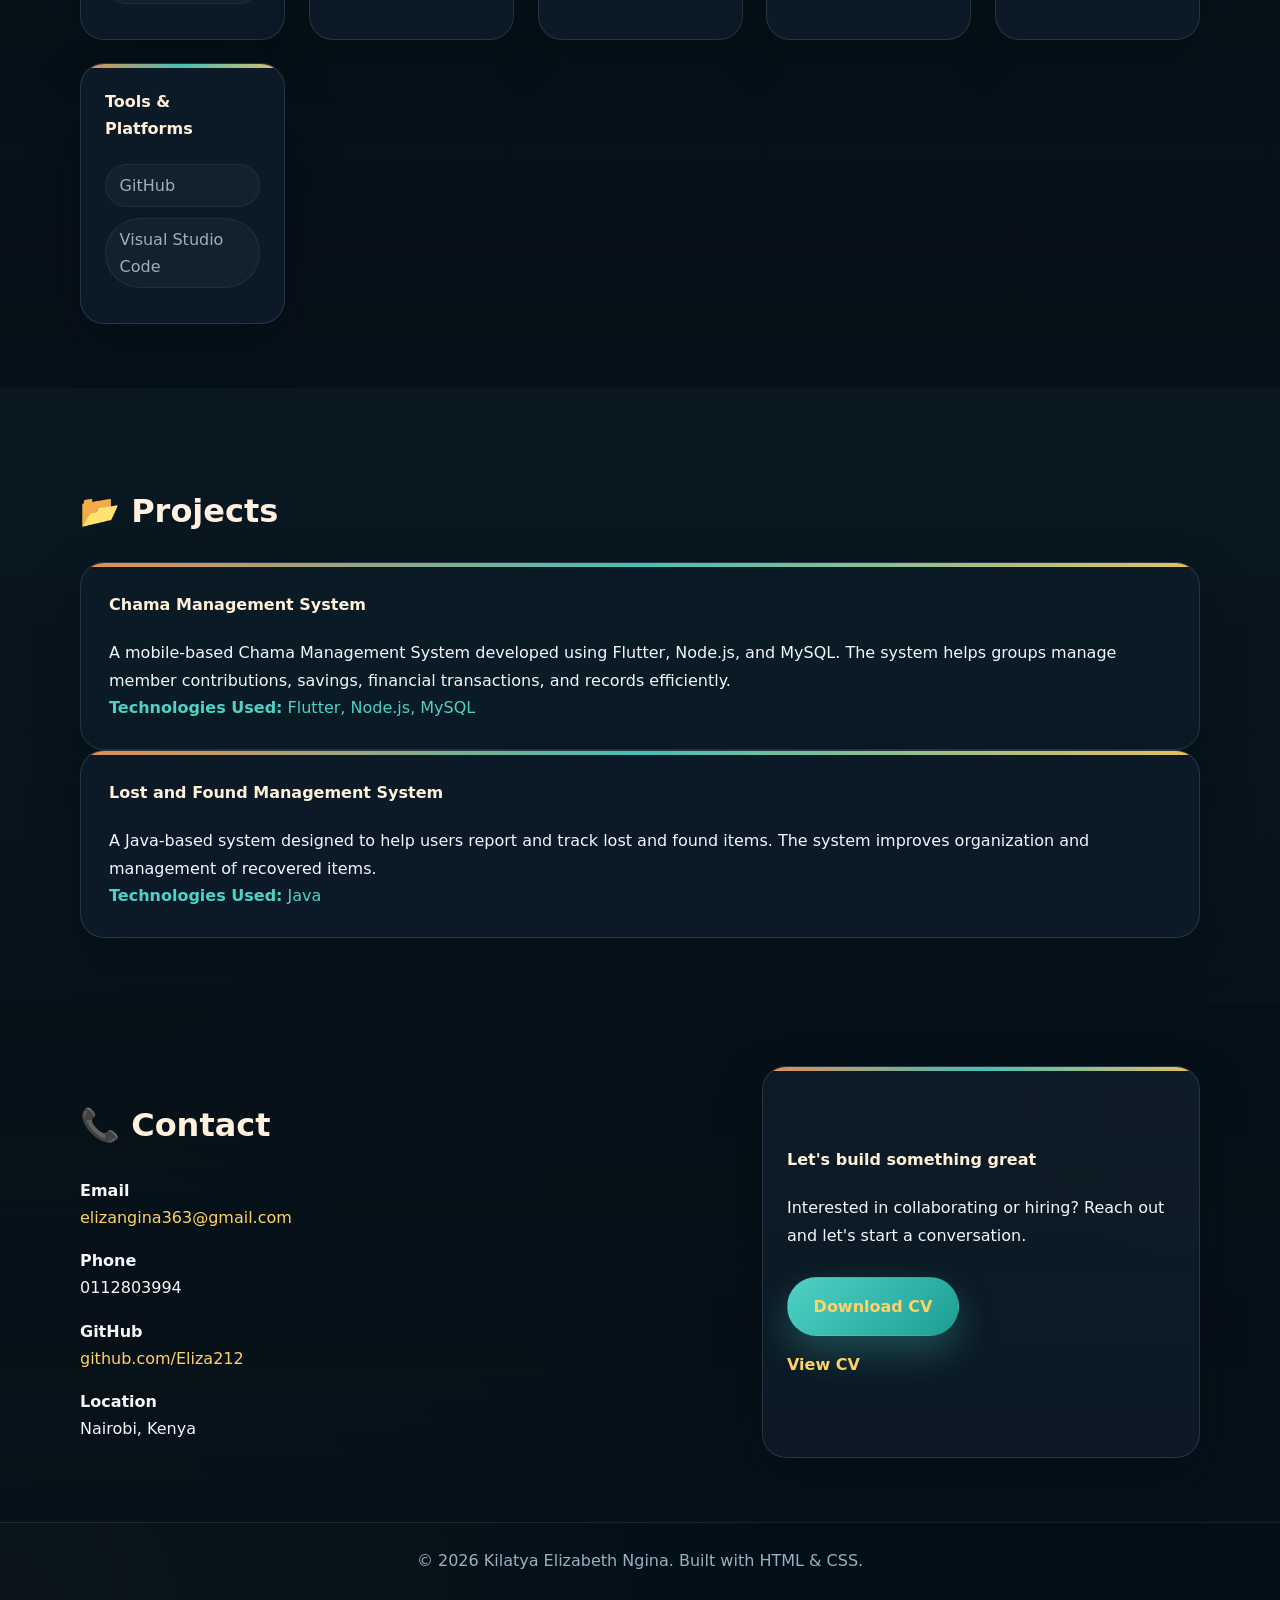
==== commit 9b3ca354: "Simplify CV button labels" ====
--- a/index.html
+++ b/index.html
@@ -158,7 +158,7 @@
             Download CV
           </a>
           <a href="cv.html" class="contact-link">
-            Open CV page
+            View CV
           </a>
         </div>
       </div>
